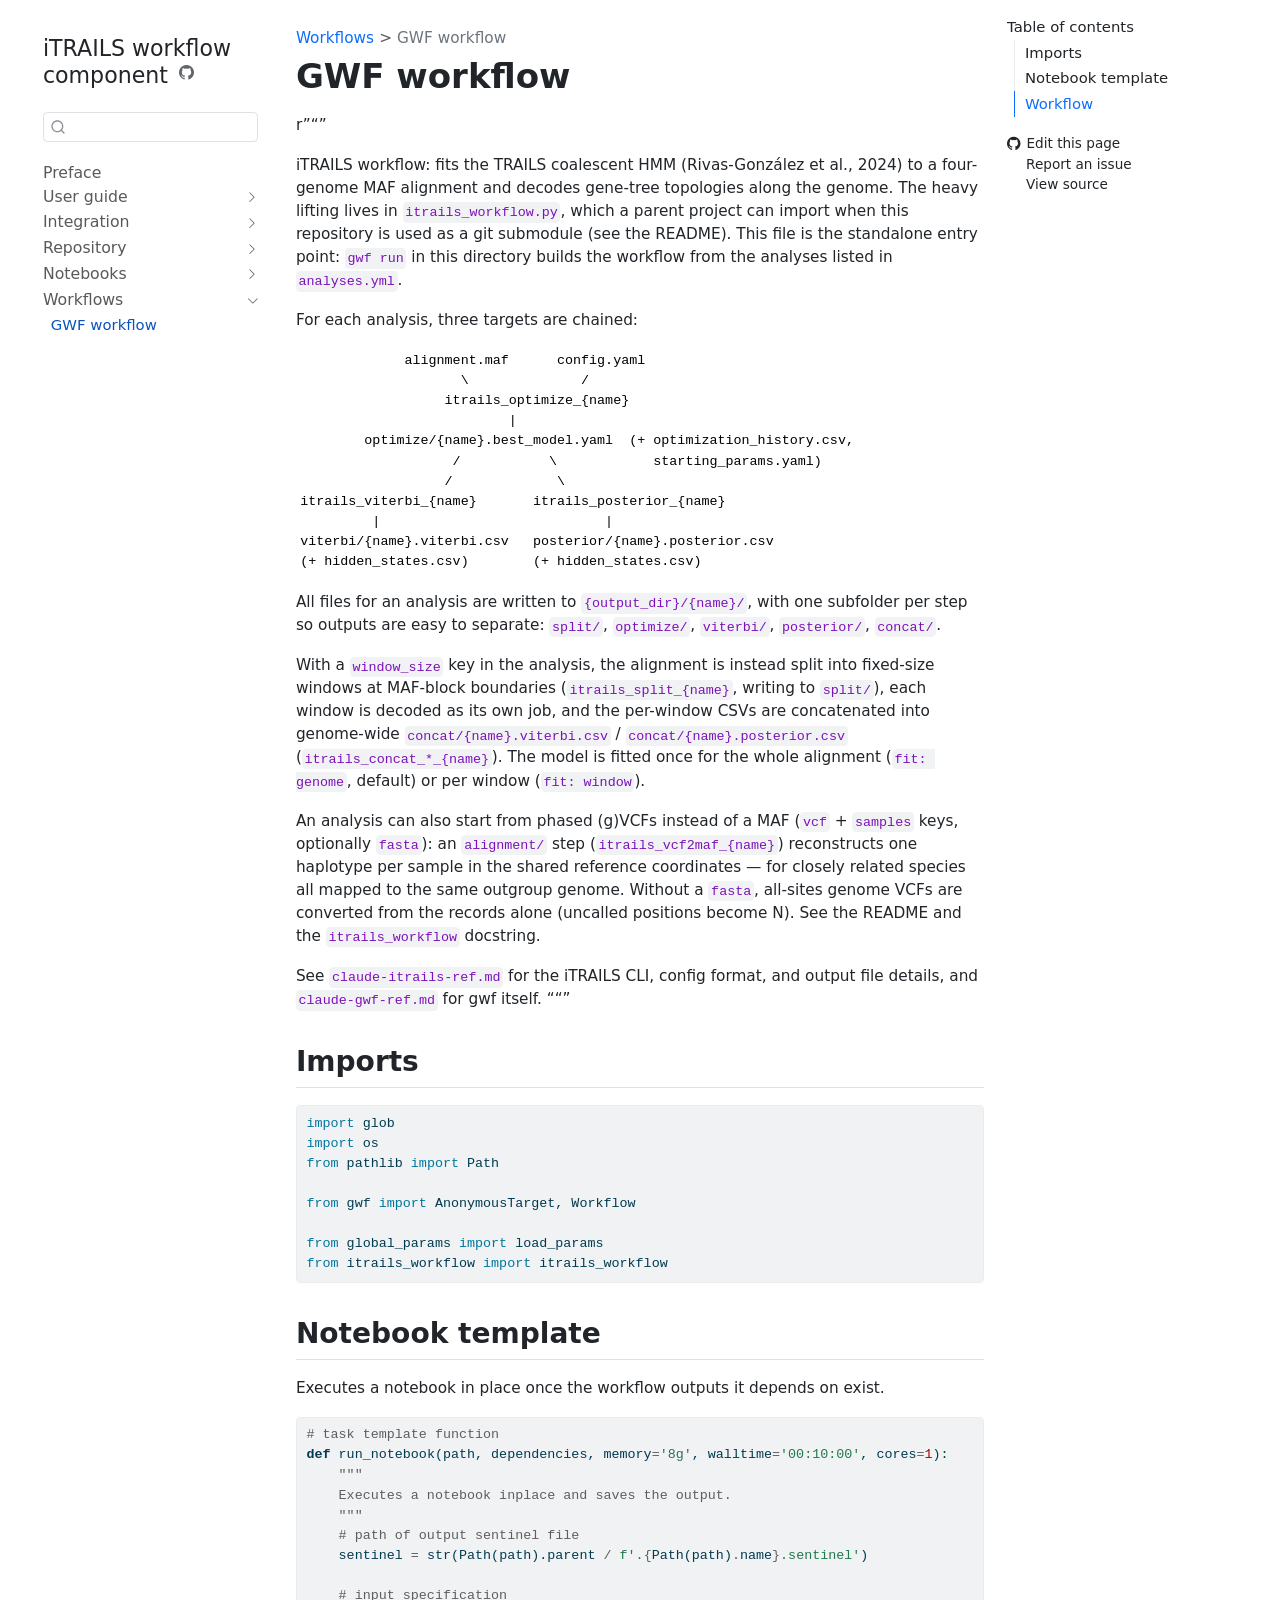
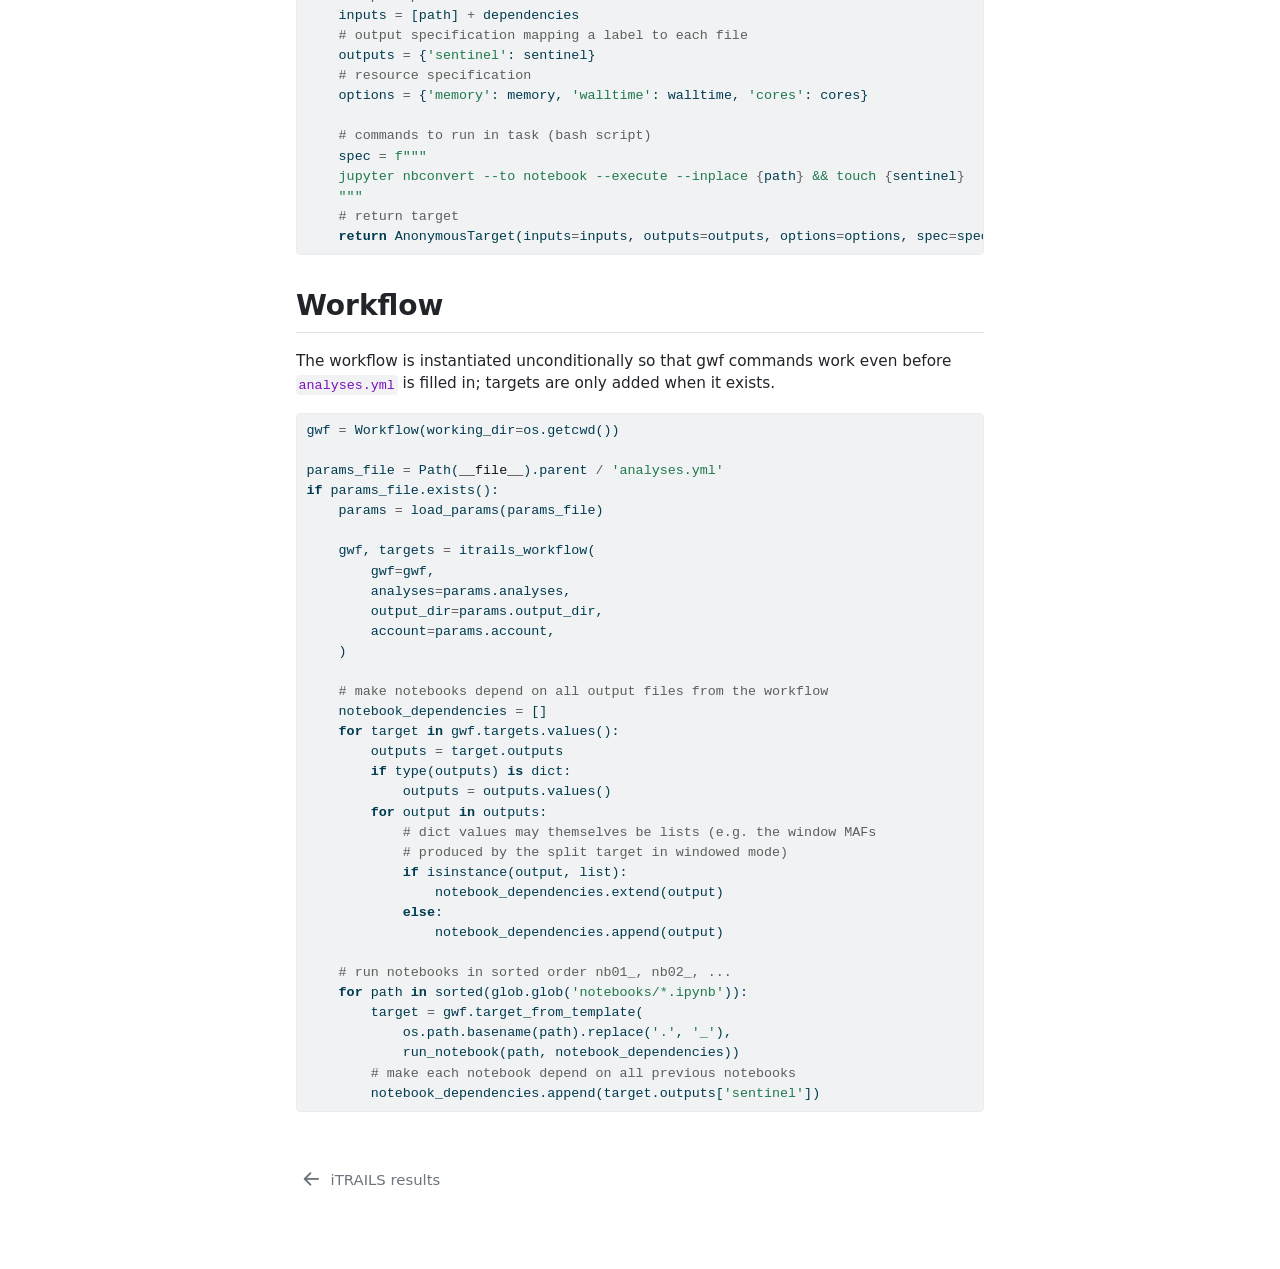
==== workflow.html @ 92071371 "Built site for gh-pages" ====
<!DOCTYPE html>
<html xmlns="http://www.w3.org/1999/xhtml" lang="en" xml:lang="en"><head>

<meta charset="utf-8">
<meta name="generator" content="quarto-1.9.38">

<meta name="viewport" content="width=device-width, initial-scale=1.0, user-scalable=yes">


<title>GWF workflow – iTRAILS workflow component</title>
<style>
/* Default styles provided by pandoc.
** See https://pandoc.org/MANUAL.html#variables-for-html for config info.
*/
code{white-space: pre-wrap;}
span.smallcaps{font-variant: small-caps;}
div.columns{display: flex; gap: min(4vw, 1.5em);}
div.column{flex: auto; overflow-x: auto;}
div.hanging-indent{margin-left: 1.5em; text-indent: -1.5em;}
ul.task-list{list-style: none;}
ul.task-list li input[type="checkbox"] {
  width: 0.8em;
  margin: 0 0.8em 0.2em -1em; /* quarto-specific, see https://github.com/quarto-dev/quarto-cli/issues/4556 */ 
  vertical-align: middle;
}
/* CSS for syntax highlighting */
html { -webkit-text-size-adjust: 100%; }
pre > code.sourceCode { white-space: pre; position: relative; }
pre > code.sourceCode > span { display: inline-block; line-height: 1.25; }
pre > code.sourceCode > span:empty { height: 1.2em; }
.sourceCode { overflow: visible; }
code.sourceCode > span { color: inherit; text-decoration: inherit; }
div.sourceCode { margin: 1em 0; }
pre.sourceCode { margin: 0; }
@media screen {
div.sourceCode { overflow: auto; }
}
@media print {
pre > code.sourceCode { white-space: pre-wrap; }
pre > code.sourceCode > span { text-indent: -5em; padding-left: 5em; }
}
pre.numberSource code
  { counter-reset: source-line 0; }
pre.numberSource code > span
  { position: relative; left: -4em; counter-increment: source-line; }
pre.numberSource code > span > a:first-child::before
  { content: counter(source-line);
    position: relative; left: -1em; text-align: right; vertical-align: baseline;
    border: none; display: inline-block;
    -webkit-touch-callout: none; -webkit-user-select: none;
    -khtml-user-select: none; -moz-user-select: none;
    -ms-user-select: none; user-select: none;
    padding: 0 4px; width: 4em;
  }
pre.numberSource { margin-left: 3em;  padding-left: 4px; }
div.sourceCode
  {   }
@media screen {
pre > code.sourceCode > span > a:first-child::before { text-decoration: underline; }
}
</style>


<script src="site_libs/quarto-nav/quarto-nav.js"></script>
<script src="site_libs/quarto-nav/headroom.min.js"></script>
<script src="site_libs/clipboard/clipboard.min.js"></script>
<script src="site_libs/quarto-search/autocomplete.umd.js"></script>
<script src="site_libs/quarto-search/fuse.min.js"></script>
<script src="site_libs/quarto-search/quarto-search.js"></script>
<meta name="quarto:offset" content="./">
<link href="./notebooks/example.html" rel="prev">
<script src="site_libs/quarto-html/quarto.js" type="module"></script>
<script src="site_libs/quarto-html/tabsets/tabsets.js" type="module"></script>
<script src="site_libs/quarto-html/popper.min.js"></script>
<script src="site_libs/quarto-html/tippy.umd.min.js"></script>
<script src="site_libs/quarto-html/anchor.min.js"></script>
<link href="site_libs/quarto-html/tippy.css" rel="stylesheet">
<link href="site_libs/quarto-html/quarto-syntax-highlighting-15634bcf2e68342d4ad2dfa704d543f6.css" rel="stylesheet" id="quarto-text-highlighting-styles">
<script src="site_libs/bootstrap/bootstrap.min.js"></script>
<link href="site_libs/bootstrap/bootstrap-icons.css" rel="stylesheet">
<link href="site_libs/bootstrap/bootstrap-5c70efdc3aba61fcdf3e9b5a2958e336.min.css" rel="stylesheet" append-hash="true" id="quarto-bootstrap" data-mode="light">
<script id="quarto-search-options" type="application/json">{
  "location": "sidebar",
  "copy-button": false,
  "collapse-after": 3,
  "panel-placement": "start",
  "type": "textbox",
  "limit": 50,
  "keyboard-shortcut": [
    "f",
    "/",
    "s"
  ],
  "show-item-context": false,
  "language": {
    "search-no-results-text": "No results",
    "search-matching-documents-text": "matching documents",
    "search-copy-link-title": "Copy link to search",
    "search-hide-matches-text": "Hide additional matches",
    "search-more-match-text": "more match in this document",
    "search-more-matches-text": "more matches in this document",
    "search-clear-button-title": "Clear",
    "search-text-placeholder": "",
    "search-detached-cancel-button-title": "Cancel",
    "search-submit-button-title": "Submit",
    "search-label": "Search"
  }
}</script>
<script async="" src="https://hypothes.is/embed.js"></script>
<script>
  window.document.addEventListener("DOMContentLoaded", function (_event) {
    document.body.classList.add('hypothesis-enabled');
  });
</script>


</head>

<body class="nav-sidebar floating quarto-light">

<div id="quarto-search-results"></div>
  <header id="quarto-header" class="headroom fixed-top">
  <nav class="quarto-secondary-nav">
    <div class="container-fluid d-flex">
      <button type="button" class="quarto-btn-toggle btn" data-bs-toggle="collapse" role="button" data-bs-target=".quarto-sidebar-collapse-item" aria-controls="quarto-sidebar" aria-expanded="false" aria-label="Toggle sidebar navigation" onclick="if (window.quartoToggleHeadroom) { window.quartoToggleHeadroom(); }">
        <i class="bi bi-layout-text-sidebar-reverse"></i>
      </button>
        <nav class="quarto-page-breadcrumbs" aria-label="breadcrumb"><ol class="breadcrumb"><li class="breadcrumb-item"><a href="./workflow.html">Workflows</a></li><li class="breadcrumb-item"><a href="./workflow.html"><span class="chapter-title">GWF workflow</span></a></li></ol></nav>
        <a class="flex-grow-1" role="navigation" data-bs-toggle="collapse" data-bs-target=".quarto-sidebar-collapse-item" aria-controls="quarto-sidebar" aria-expanded="false" aria-label="Toggle sidebar navigation" onclick="if (window.quartoToggleHeadroom) { window.quartoToggleHeadroom(); }">      
        </a>
      <button type="button" class="btn quarto-search-button" aria-label="Search" onclick="window.quartoOpenSearch();">
        <i class="bi bi-search"></i>
      </button>
    </div>
  </nav>
</header>
<!-- content -->
<div id="quarto-content" class="quarto-container page-columns page-rows-contents page-layout-article">
<!-- sidebar -->
  <nav id="quarto-sidebar" class="sidebar collapse collapse-horizontal quarto-sidebar-collapse-item sidebar-navigation floating overflow-auto">
    <div class="pt-lg-2 mt-2 text-left sidebar-header">
    <div class="sidebar-title mb-0 py-0">
      <a href="./">iTRAILS workflow component</a> 
        <div class="sidebar-tools-main">
    <a href="https://github.com/munch-group/itrails" title="Source Code" class="quarto-navigation-tool px-1" aria-label="Source Code"><i class="bi bi-github"></i></a>
</div>
    </div>
      </div>
        <div class="mt-2 flex-shrink-0 align-items-center">
        <div class="sidebar-search">
        <div id="quarto-search" class="" title="Search"></div>
        </div>
        </div>
    <div class="sidebar-menu-container"> 
    <ul class="list-unstyled mt-1">
        <li class="sidebar-item">
  <div class="sidebar-item-container"> 
  <a href="./index.html" class="sidebar-item-text sidebar-link">
 <span class="menu-text">Preface</span></a>
  </div>
</li>
        <li class="sidebar-item sidebar-item-section">
      <div class="sidebar-item-container"> 
            <a class="sidebar-item-text sidebar-link text-start collapsed" data-bs-toggle="collapse" data-bs-target="#quarto-sidebar-section-1" role="navigation" aria-expanded="false">
 <span class="menu-text">User guide</span></a>
          <a class="sidebar-item-toggle text-start collapsed" data-bs-toggle="collapse" data-bs-target="#quarto-sidebar-section-1" role="navigation" aria-expanded="false" aria-label="Toggle section">
            <i class="bi bi-chevron-right ms-2"></i>
          </a> 
      </div>
      <ul id="quarto-sidebar-section-1" class="collapse list-unstyled sidebar-section depth1 ">  
          <li class="sidebar-item">
  <div class="sidebar-item-container"> 
  <a href="./docs/getting-started.html" class="sidebar-item-text sidebar-link"><span class="chapter-title">Getting started</span></a>
  </div>
</li>
          <li class="sidebar-item">
  <div class="sidebar-item-container"> 
  <a href="./docs/input.html" class="sidebar-item-text sidebar-link"><span class="chapter-title">Input data</span></a>
  </div>
</li>
          <li class="sidebar-item">
  <div class="sidebar-item-container"> 
  <a href="./docs/configuration.html" class="sidebar-item-text sidebar-link"><span class="chapter-title">Configuration</span></a>
  </div>
</li>
          <li class="sidebar-item">
  <div class="sidebar-item-container"> 
  <a href="./docs/windowing.html" class="sidebar-item-text sidebar-link"><span class="chapter-title">Windowed analyses</span></a>
  </div>
</li>
          <li class="sidebar-item">
  <div class="sidebar-item-container"> 
  <a href="./docs/outputs.html" class="sidebar-item-text sidebar-link"><span class="chapter-title">Output files</span></a>
  </div>
</li>
      </ul>
  </li>
        <li class="sidebar-item sidebar-item-section">
      <div class="sidebar-item-container"> 
            <a class="sidebar-item-text sidebar-link text-start collapsed" data-bs-toggle="collapse" data-bs-target="#quarto-sidebar-section-2" role="navigation" aria-expanded="false">
 <span class="menu-text">Integration</span></a>
          <a class="sidebar-item-toggle text-start collapsed" data-bs-toggle="collapse" data-bs-target="#quarto-sidebar-section-2" role="navigation" aria-expanded="false" aria-label="Toggle section">
            <i class="bi bi-chevron-right ms-2"></i>
          </a> 
      </div>
      <ul id="quarto-sidebar-section-2" class="collapse list-unstyled sidebar-section depth1 ">  
          <li class="sidebar-item">
  <div class="sidebar-item-container"> 
  <a href="./docs/submodule.html" class="sidebar-item-text sidebar-link"><span class="chapter-title">Use as a submodule</span></a>
  </div>
</li>
      </ul>
  </li>
        <li class="sidebar-item sidebar-item-section">
      <div class="sidebar-item-container"> 
            <a class="sidebar-item-text sidebar-link text-start collapsed" data-bs-toggle="collapse" data-bs-target="#quarto-sidebar-section-3" role="navigation" aria-expanded="false">
 <span class="menu-text">Repository</span></a>
          <a class="sidebar-item-toggle text-start collapsed" data-bs-toggle="collapse" data-bs-target="#quarto-sidebar-section-3" role="navigation" aria-expanded="false" aria-label="Toggle section">
            <i class="bi bi-chevron-right ms-2"></i>
          </a> 
      </div>
      <ul id="quarto-sidebar-section-3" class="collapse list-unstyled sidebar-section depth1 ">  
          <li class="sidebar-item">
  <div class="sidebar-item-container"> 
  <a href="./docs/website.html" class="sidebar-item-text sidebar-link"><span class="chapter-title">The documentation website</span></a>
  </div>
</li>
      </ul>
  </li>
        <li class="sidebar-item sidebar-item-section">
      <div class="sidebar-item-container"> 
            <a class="sidebar-item-text sidebar-link text-start collapsed" data-bs-toggle="collapse" data-bs-target="#quarto-sidebar-section-4" role="navigation" aria-expanded="false">
 <span class="menu-text">Notebooks</span></a>
          <a class="sidebar-item-toggle text-start collapsed" data-bs-toggle="collapse" data-bs-target="#quarto-sidebar-section-4" role="navigation" aria-expanded="false" aria-label="Toggle section">
            <i class="bi bi-chevron-right ms-2"></i>
          </a> 
      </div>
      <ul id="quarto-sidebar-section-4" class="collapse list-unstyled sidebar-section depth1 ">  
          <li class="sidebar-item">
  <div class="sidebar-item-container"> 
  <a href="./notebooks/example.html" class="sidebar-item-text sidebar-link"><span class="chapter-title">iTRAILS results</span></a>
  </div>
</li>
      </ul>
  </li>
        <li class="sidebar-item sidebar-item-section">
      <div class="sidebar-item-container"> 
            <a class="sidebar-item-text sidebar-link text-start" data-bs-toggle="collapse" data-bs-target="#quarto-sidebar-section-5" role="navigation" aria-expanded="true">
 <span class="menu-text">Workflows</span></a>
          <a class="sidebar-item-toggle text-start" data-bs-toggle="collapse" data-bs-target="#quarto-sidebar-section-5" role="navigation" aria-expanded="true" aria-label="Toggle section">
            <i class="bi bi-chevron-right ms-2"></i>
          </a> 
      </div>
      <ul id="quarto-sidebar-section-5" class="collapse list-unstyled sidebar-section depth1 show">  
          <li class="sidebar-item">
  <div class="sidebar-item-container"> 
  <a href="./workflow.html" class="sidebar-item-text sidebar-link active"><span class="chapter-title">GWF workflow</span></a>
  </div>
</li>
      </ul>
  </li>
    </ul>
    </div>
</nav>
<div id="quarto-sidebar-glass" class="quarto-sidebar-collapse-item" data-bs-toggle="collapse" data-bs-target=".quarto-sidebar-collapse-item"></div>
<!-- margin-sidebar -->
    <div id="quarto-margin-sidebar" class="sidebar margin-sidebar">
        <nav id="TOC" role="doc-toc" class="toc-active">
    <h2 id="toc-title">Table of contents</h2>
   
  <ul class="collapse">
  <li><a href="#imports" id="toc-imports" class="nav-link active" data-scroll-target="#imports">Imports</a></li>
  <li><a href="#notebook-template" id="toc-notebook-template" class="nav-link" data-scroll-target="#notebook-template">Notebook template</a></li>
  <li><a href="#workflow" id="toc-workflow" class="nav-link" data-scroll-target="#workflow">Workflow</a></li>
  </ul>
<div class="toc-actions"><ul class="collapse"><li><a href="https://github.com/munch-group/itrails/edit/main/workflow.py" class="toc-action"><i class="bi bi-github"></i>Edit this page</a></li><li><a href="https://github.com/munch-group/itrails/issues/new" class="toc-action"><i class="bi empty"></i>Report an issue</a></li><li><a href="https://github.com/munch-group/itrails/blob/main/workflow.py" class="toc-action"><i class="bi empty"></i>View source</a></li></ul></div></nav>
    </div>
<!-- main -->
<main class="content" id="quarto-document-content">

<header id="title-block-header" class="quarto-title-block default"><nav class="quarto-page-breadcrumbs quarto-title-breadcrumbs d-none d-lg-block" aria-label="breadcrumb"><ol class="breadcrumb"><li class="breadcrumb-item"><a href="./workflow.html">Workflows</a></li><li class="breadcrumb-item"><a href="./workflow.html"><span class="chapter-title">GWF workflow</span></a></li></ol></nav>
<div class="quarto-title">
<h1 class="title"><span class="chapter-title">GWF workflow</span></h1>
</div>



<div class="quarto-title-meta">

    
  
    
  </div>
  


</header>


<p>r”“”</p>
<p>iTRAILS workflow: fits the TRAILS coalescent HMM (Rivas-González et al., 2024) to a four-genome MAF alignment and decodes gene-tree topologies along the genome. The heavy lifting lives in <code>itrails_workflow.py</code>, which a parent project can import when this repository is used as a git submodule (see the README). This file is the standalone entry point: <code>gwf run</code> in this directory builds the workflow from the analyses listed in <code>analyses.yml</code>.</p>
<p>For each analysis, three targets are chained:</p>
<pre class="plaintext"><code>             alignment.maf      config.yaml
                    \              /
                  itrails_optimize_{name}
                          |
        optimize/{name}.best_model.yaml  (+ optimization_history.csv,
                   /           \            starting_params.yaml)
                  /             \
itrails_viterbi_{name}       itrails_posterior_{name}
         |                            |
viterbi/{name}.viterbi.csv   posterior/{name}.posterior.csv
(+ hidden_states.csv)        (+ hidden_states.csv)</code></pre>
<p>All files for an analysis are written to <code>{output_dir}/{name}/</code>, with one subfolder per step so outputs are easy to separate: <code>split/</code>, <code>optimize/</code>, <code>viterbi/</code>, <code>posterior/</code>, <code>concat/</code>.</p>
<p>With a <code>window_size</code> key in the analysis, the alignment is instead split into fixed-size windows at MAF-block boundaries (<code>itrails_split_{name}</code>, writing to <code>split/</code>), each window is decoded as its own job, and the per-window CSVs are concatenated into genome-wide <code>concat/{name}.viterbi.csv</code> / <code>concat/{name}.posterior.csv</code> (<code>itrails_concat_*_{name}</code>). The model is fitted once for the whole alignment (<code>fit: genome</code>, default) or per window (<code>fit: window</code>).</p>
<p>An analysis can also start from phased (g)VCFs instead of a MAF (<code>vcf</code> + <code>samples</code> keys, optionally <code>fasta</code>): an <code>alignment/</code> step (<code>itrails_vcf2maf_{name}</code>) reconstructs one haplotype per sample in the shared reference coordinates — for closely related species all mapped to the same outgroup genome. Without a <code>fasta</code>, all-sites genome VCFs are converted from the records alone (uncalled positions become N). See the README and the <code>itrails_workflow</code> docstring.</p>
<p>See <code>claude-itrails-ref.md</code> for the iTRAILS CLI, config format, and output file details, and <code>claude-gwf-ref.md</code> for gwf itself. ““”</p>
<section id="imports" class="level2">
<h2 class="anchored" data-anchor-id="imports">Imports</h2>
<div id="a0899c75" class="cell" data-execution_count="1">
<div class="code-copy-outer-scaffold"><div class="sourceCode cell-code" id="cb2"><pre class="sourceCode python code-with-copy"><code class="sourceCode python"><span id="cb2-1"><a href="#cb2-1" aria-hidden="true" tabindex="-1"></a><span class="im">import</span> glob</span>
<span id="cb2-2"><a href="#cb2-2" aria-hidden="true" tabindex="-1"></a><span class="im">import</span> os</span>
<span id="cb2-3"><a href="#cb2-3" aria-hidden="true" tabindex="-1"></a><span class="im">from</span> pathlib <span class="im">import</span> Path</span>
<span id="cb2-4"><a href="#cb2-4" aria-hidden="true" tabindex="-1"></a></span>
<span id="cb2-5"><a href="#cb2-5" aria-hidden="true" tabindex="-1"></a><span class="im">from</span> gwf <span class="im">import</span> AnonymousTarget, Workflow</span>
<span id="cb2-6"><a href="#cb2-6" aria-hidden="true" tabindex="-1"></a></span>
<span id="cb2-7"><a href="#cb2-7" aria-hidden="true" tabindex="-1"></a><span class="im">from</span> global_params <span class="im">import</span> load_params</span>
<span id="cb2-8"><a href="#cb2-8" aria-hidden="true" tabindex="-1"></a><span class="im">from</span> itrails_workflow <span class="im">import</span> itrails_workflow</span></code></pre></div><button title="Copy to Clipboard" class="code-copy-button"><i class="bi"></i></button></div>
</div>
</section>
<section id="notebook-template" class="level2">
<h2 class="anchored" data-anchor-id="notebook-template">Notebook template</h2>
<p>Executes a notebook in place once the workflow outputs it depends on exist.</p>
<div id="ccd6ee88" class="cell" data-execution_count="2">
<div class="code-copy-outer-scaffold"><div class="sourceCode cell-code" id="cb3"><pre class="sourceCode python code-with-copy"><code class="sourceCode python"><span id="cb3-1"><a href="#cb3-1" aria-hidden="true" tabindex="-1"></a><span class="co"># task template function</span></span>
<span id="cb3-2"><a href="#cb3-2" aria-hidden="true" tabindex="-1"></a><span class="kw">def</span> run_notebook(path, dependencies, memory<span class="op">=</span><span class="st">'8g'</span>, walltime<span class="op">=</span><span class="st">'00:10:00'</span>, cores<span class="op">=</span><span class="dv">1</span>):</span>
<span id="cb3-3"><a href="#cb3-3" aria-hidden="true" tabindex="-1"></a>    <span class="co">"""</span></span>
<span id="cb3-4"><a href="#cb3-4" aria-hidden="true" tabindex="-1"></a><span class="co">    Executes a notebook inplace and saves the output.</span></span>
<span id="cb3-5"><a href="#cb3-5" aria-hidden="true" tabindex="-1"></a><span class="co">    """</span></span>
<span id="cb3-6"><a href="#cb3-6" aria-hidden="true" tabindex="-1"></a>    <span class="co"># path of output sentinel file</span></span>
<span id="cb3-7"><a href="#cb3-7" aria-hidden="true" tabindex="-1"></a>    sentinel <span class="op">=</span> <span class="bu">str</span>(Path(path).parent <span class="op">/</span> <span class="ss">f'.</span><span class="sc">{</span>Path(path)<span class="sc">.</span>name<span class="sc">}</span><span class="ss">.sentinel'</span>)</span>
<span id="cb3-8"><a href="#cb3-8" aria-hidden="true" tabindex="-1"></a></span>
<span id="cb3-9"><a href="#cb3-9" aria-hidden="true" tabindex="-1"></a>    <span class="co"># input specification</span></span>
<span id="cb3-10"><a href="#cb3-10" aria-hidden="true" tabindex="-1"></a>    inputs <span class="op">=</span> [path] <span class="op">+</span> dependencies</span>
<span id="cb3-11"><a href="#cb3-11" aria-hidden="true" tabindex="-1"></a>    <span class="co"># output specification mapping a label to each file</span></span>
<span id="cb3-12"><a href="#cb3-12" aria-hidden="true" tabindex="-1"></a>    outputs <span class="op">=</span> {<span class="st">'sentinel'</span>: sentinel}</span>
<span id="cb3-13"><a href="#cb3-13" aria-hidden="true" tabindex="-1"></a>    <span class="co"># resource specification</span></span>
<span id="cb3-14"><a href="#cb3-14" aria-hidden="true" tabindex="-1"></a>    options <span class="op">=</span> {<span class="st">'memory'</span>: memory, <span class="st">'walltime'</span>: walltime, <span class="st">'cores'</span>: cores}</span>
<span id="cb3-15"><a href="#cb3-15" aria-hidden="true" tabindex="-1"></a></span>
<span id="cb3-16"><a href="#cb3-16" aria-hidden="true" tabindex="-1"></a>    <span class="co"># commands to run in task (bash script)</span></span>
<span id="cb3-17"><a href="#cb3-17" aria-hidden="true" tabindex="-1"></a>    spec <span class="op">=</span> <span class="ss">f"""</span></span>
<span id="cb3-18"><a href="#cb3-18" aria-hidden="true" tabindex="-1"></a><span class="ss">    jupyter nbconvert --to notebook --execute --inplace </span><span class="sc">{</span>path<span class="sc">}</span><span class="ss"> &amp;&amp; touch </span><span class="sc">{</span>sentinel<span class="sc">}</span></span>
<span id="cb3-19"><a href="#cb3-19" aria-hidden="true" tabindex="-1"></a><span class="ss">    """</span></span>
<span id="cb3-20"><a href="#cb3-20" aria-hidden="true" tabindex="-1"></a>    <span class="co"># return target</span></span>
<span id="cb3-21"><a href="#cb3-21" aria-hidden="true" tabindex="-1"></a>    <span class="cf">return</span> AnonymousTarget(inputs<span class="op">=</span>inputs, outputs<span class="op">=</span>outputs, options<span class="op">=</span>options, spec<span class="op">=</span>spec)</span></code></pre></div><button title="Copy to Clipboard" class="code-copy-button"><i class="bi"></i></button></div>
</div>
</section>
<section id="workflow" class="level2">
<h2 class="anchored" data-anchor-id="workflow">Workflow</h2>
<p>The workflow is instantiated unconditionally so that gwf commands work even before <code>analyses.yml</code> is filled in; targets are only added when it exists.</p>
<div id="ea9f832f" class="cell" data-execution_count="3">
<div class="code-copy-outer-scaffold"><div class="sourceCode cell-code" id="cb4"><pre class="sourceCode python code-with-copy"><code class="sourceCode python"><span id="cb4-1"><a href="#cb4-1" aria-hidden="true" tabindex="-1"></a>gwf <span class="op">=</span> Workflow(working_dir<span class="op">=</span>os.getcwd())</span>
<span id="cb4-2"><a href="#cb4-2" aria-hidden="true" tabindex="-1"></a></span>
<span id="cb4-3"><a href="#cb4-3" aria-hidden="true" tabindex="-1"></a>params_file <span class="op">=</span> Path(<span class="va">__file__</span>).parent <span class="op">/</span> <span class="st">'analyses.yml'</span></span>
<span id="cb4-4"><a href="#cb4-4" aria-hidden="true" tabindex="-1"></a><span class="cf">if</span> params_file.exists():</span>
<span id="cb4-5"><a href="#cb4-5" aria-hidden="true" tabindex="-1"></a>    params <span class="op">=</span> load_params(params_file)</span>
<span id="cb4-6"><a href="#cb4-6" aria-hidden="true" tabindex="-1"></a></span>
<span id="cb4-7"><a href="#cb4-7" aria-hidden="true" tabindex="-1"></a>    gwf, targets <span class="op">=</span> itrails_workflow(</span>
<span id="cb4-8"><a href="#cb4-8" aria-hidden="true" tabindex="-1"></a>        gwf<span class="op">=</span>gwf,</span>
<span id="cb4-9"><a href="#cb4-9" aria-hidden="true" tabindex="-1"></a>        analyses<span class="op">=</span>params.analyses,</span>
<span id="cb4-10"><a href="#cb4-10" aria-hidden="true" tabindex="-1"></a>        output_dir<span class="op">=</span>params.output_dir,</span>
<span id="cb4-11"><a href="#cb4-11" aria-hidden="true" tabindex="-1"></a>        account<span class="op">=</span>params.account,</span>
<span id="cb4-12"><a href="#cb4-12" aria-hidden="true" tabindex="-1"></a>    )</span>
<span id="cb4-13"><a href="#cb4-13" aria-hidden="true" tabindex="-1"></a></span>
<span id="cb4-14"><a href="#cb4-14" aria-hidden="true" tabindex="-1"></a>    <span class="co"># make notebooks depend on all output files from the workflow</span></span>
<span id="cb4-15"><a href="#cb4-15" aria-hidden="true" tabindex="-1"></a>    notebook_dependencies <span class="op">=</span> []</span>
<span id="cb4-16"><a href="#cb4-16" aria-hidden="true" tabindex="-1"></a>    <span class="cf">for</span> target <span class="kw">in</span> gwf.targets.values():</span>
<span id="cb4-17"><a href="#cb4-17" aria-hidden="true" tabindex="-1"></a>        outputs <span class="op">=</span> target.outputs</span>
<span id="cb4-18"><a href="#cb4-18" aria-hidden="true" tabindex="-1"></a>        <span class="cf">if</span> <span class="bu">type</span>(outputs) <span class="kw">is</span> <span class="bu">dict</span>:</span>
<span id="cb4-19"><a href="#cb4-19" aria-hidden="true" tabindex="-1"></a>            outputs <span class="op">=</span> outputs.values()</span>
<span id="cb4-20"><a href="#cb4-20" aria-hidden="true" tabindex="-1"></a>        <span class="cf">for</span> output <span class="kw">in</span> outputs:</span>
<span id="cb4-21"><a href="#cb4-21" aria-hidden="true" tabindex="-1"></a>            <span class="co"># dict values may themselves be lists (e.g. the window MAFs</span></span>
<span id="cb4-22"><a href="#cb4-22" aria-hidden="true" tabindex="-1"></a>            <span class="co"># produced by the split target in windowed mode)</span></span>
<span id="cb4-23"><a href="#cb4-23" aria-hidden="true" tabindex="-1"></a>            <span class="cf">if</span> <span class="bu">isinstance</span>(output, <span class="bu">list</span>):</span>
<span id="cb4-24"><a href="#cb4-24" aria-hidden="true" tabindex="-1"></a>                notebook_dependencies.extend(output)</span>
<span id="cb4-25"><a href="#cb4-25" aria-hidden="true" tabindex="-1"></a>            <span class="cf">else</span>:</span>
<span id="cb4-26"><a href="#cb4-26" aria-hidden="true" tabindex="-1"></a>                notebook_dependencies.append(output)</span>
<span id="cb4-27"><a href="#cb4-27" aria-hidden="true" tabindex="-1"></a></span>
<span id="cb4-28"><a href="#cb4-28" aria-hidden="true" tabindex="-1"></a>    <span class="co"># run notebooks in sorted order nb01_, nb02_, ...</span></span>
<span id="cb4-29"><a href="#cb4-29" aria-hidden="true" tabindex="-1"></a>    <span class="cf">for</span> path <span class="kw">in</span> <span class="bu">sorted</span>(glob.glob(<span class="st">'notebooks/*.ipynb'</span>)):</span>
<span id="cb4-30"><a href="#cb4-30" aria-hidden="true" tabindex="-1"></a>        target <span class="op">=</span> gwf.target_from_template(</span>
<span id="cb4-31"><a href="#cb4-31" aria-hidden="true" tabindex="-1"></a>            os.path.basename(path).replace(<span class="st">'.'</span>, <span class="st">'_'</span>),</span>
<span id="cb4-32"><a href="#cb4-32" aria-hidden="true" tabindex="-1"></a>            run_notebook(path, notebook_dependencies))</span>
<span id="cb4-33"><a href="#cb4-33" aria-hidden="true" tabindex="-1"></a>        <span class="co"># make each notebook depend on all previous notebooks</span></span>
<span id="cb4-34"><a href="#cb4-34" aria-hidden="true" tabindex="-1"></a>        notebook_dependencies.append(target.outputs[<span class="st">'sentinel'</span>])</span></code></pre></div><button title="Copy to Clipboard" class="code-copy-button"><i class="bi"></i></button></div>
</div>


</section>

</main> <!-- /main -->
<script id="quarto-html-after-body" type="application/javascript">
  window.document.addEventListener("DOMContentLoaded", function (event) {
    const icon = "";
    const anchorJS = new window.AnchorJS();
    anchorJS.options = {
      placement: 'right',
      icon: icon
    };
    anchorJS.add('.anchored');
    const isCodeAnnotation = (el) => {
      for (const clz of el.classList) {
        if (clz.startsWith('code-annotation-')) {                     
          return true;
        }
      }
      return false;
    }
    const onCopySuccess = function(e) {
      // button target
      const button = e.trigger;
      // don't keep focus
      button.blur();
      // flash "checked"
      button.classList.add('code-copy-button-checked');
      var currentTitle = button.getAttribute("title");
      button.setAttribute("title", "Copied!");
      let tooltip;
      if (window.bootstrap) {
        button.setAttribute("data-bs-toggle", "tooltip");
        button.setAttribute("data-bs-placement", "left");
        button.setAttribute("data-bs-title", "Copied!");
        tooltip = new bootstrap.Tooltip(button, 
          { trigger: "manual", 
            customClass: "code-copy-button-tooltip",
            offset: [0, -8]});
        tooltip.show();    
      }
      setTimeout(function() {
        if (tooltip) {
          tooltip.hide();
          button.removeAttribute("data-bs-title");
          button.removeAttribute("data-bs-toggle");
          button.removeAttribute("data-bs-placement");
        }
        button.setAttribute("title", currentTitle);
        button.classList.remove('code-copy-button-checked');
      }, 1000);
      // clear code selection
      e.clearSelection();
    }
    const getTextToCopy = function(trigger) {
      const outerScaffold = trigger.parentElement.cloneNode(true);
      const codeEl = outerScaffold.querySelector('code');
      for (const childEl of codeEl.children) {
        if (isCodeAnnotation(childEl)) {
          childEl.remove();
        }
      }
      return codeEl.innerText;
    }
    const clipboard = new window.ClipboardJS('.code-copy-button:not([data-in-quarto-modal])', {
      text: getTextToCopy
    });
    clipboard.on('success', onCopySuccess);
    if (window.document.getElementById('quarto-embedded-source-code-modal')) {
      const clipboardModal = new window.ClipboardJS('.code-copy-button[data-in-quarto-modal]', {
        text: getTextToCopy,
        container: window.document.getElementById('quarto-embedded-source-code-modal')
      });
      clipboardModal.on('success', onCopySuccess);
    }
      var localhostRegex = new RegExp(/^(?:http|https):\/\/localhost\:?[0-9]*\//);
      var mailtoRegex = new RegExp(/^mailto:/);
        var filterRegex = new RegExp('/' + window.location.host + '/');
      var isInternal = (href) => {
          return filterRegex.test(href) || localhostRegex.test(href) || mailtoRegex.test(href);
      }
      // Inspect non-navigation links and adorn them if external
     var links = window.document.querySelectorAll('a[href]:not(.nav-link):not(.navbar-brand):not(.toc-action):not(.sidebar-link):not(.sidebar-item-toggle):not(.pagination-link):not(.no-external):not([aria-hidden]):not(.dropdown-item):not(.quarto-navigation-tool):not(.about-link)');
      for (var i=0; i<links.length; i++) {
        const link = links[i];
        if (!isInternal(link.href)) {
          // undo the damage that might have been done by quarto-nav.js in the case of
          // links that we want to consider external
          if (link.dataset.originalHref !== undefined) {
            link.href = link.dataset.originalHref;
          }
        }
      }
    function tippyHover(el, contentFn, onTriggerFn, onUntriggerFn) {
      const config = {
        allowHTML: true,
        maxWidth: 500,
        delay: 100,
        arrow: false,
        appendTo: function(el) {
            return el.parentElement;
        },
        interactive: true,
        interactiveBorder: 10,
        theme: 'quarto',
        placement: 'bottom-start',
      };
      if (contentFn) {
        config.content = contentFn;
      }
      if (onTriggerFn) {
        config.onTrigger = onTriggerFn;
      }
      if (onUntriggerFn) {
        config.onUntrigger = onUntriggerFn;
      }
      window.tippy(el, config); 
    }
    const noterefs = window.document.querySelectorAll('a[role="doc-noteref"]');
    for (var i=0; i<noterefs.length; i++) {
      const ref = noterefs[i];
      tippyHover(ref, function() {
        // use id or data attribute instead here
        let href = ref.getAttribute('data-footnote-href') || ref.getAttribute('href');
        try { href = new URL(href).hash; } catch {}
        const id = href.replace(/^#\/?/, "");
        const note = window.document.getElementById(id);
        if (note) {
          return note.innerHTML;
        } else {
          return "";
        }
      });
    }
    const xrefs = window.document.querySelectorAll('a.quarto-xref');
    const processXRef = (id, note) => {
      // Strip column container classes
      const stripColumnClz = (el) => {
        el.classList.remove("page-full", "page-columns");
        if (el.children) {
          for (const child of el.children) {
            stripColumnClz(child);
          }
        }
      }
      stripColumnClz(note)
      if (id === null || id.startsWith('sec-')) {
        // Special case sections, only their first couple elements
        const container = document.createElement("div");
        if (note.children && note.children.length > 2) {
          container.appendChild(note.children[0].cloneNode(true));
          for (let i = 1; i < note.children.length; i++) {
            const child = note.children[i];
            if (child.tagName === "P" && child.innerText === "") {
              continue;
            } else {
              container.appendChild(child.cloneNode(true));
              break;
            }
          }
          if (window.Quarto?.typesetMath) {
            window.Quarto.typesetMath(container);
          }
          return container.innerHTML
        } else {
          if (window.Quarto?.typesetMath) {
            window.Quarto.typesetMath(note);
          }
          return note.innerHTML;
        }
      } else {
        // Remove any anchor links if they are present
        const anchorLink = note.querySelector('a.anchorjs-link');
        if (anchorLink) {
          anchorLink.remove();
        }
        if (window.Quarto?.typesetMath) {
          window.Quarto.typesetMath(note);
        }
        if (note.classList.contains("callout")) {
          return note.outerHTML;
        } else {
          return note.innerHTML;
        }
      }
    }
    for (var i=0; i<xrefs.length; i++) {
      const xref = xrefs[i];
      tippyHover(xref, undefined, function(instance) {
        instance.disable();
        let url = xref.getAttribute('href');
        let hash = undefined; 
        if (url.startsWith('#')) {
          hash = url;
        } else {
          try { hash = new URL(url).hash; } catch {}
        }
        if (hash) {
          const id = hash.replace(/^#\/?/, "");
          const note = window.document.getElementById(id);
          if (note !== null) {
            try {
              const html = processXRef(id, note.cloneNode(true));
              instance.setContent(html);
            } finally {
              instance.enable();
              instance.show();
            }
          } else {
            // See if we can fetch this
            fetch(url.split('#')[0])
            .then(res => res.text())
            .then(html => {
              const parser = new DOMParser();
              const htmlDoc = parser.parseFromString(html, "text/html");
              const note = htmlDoc.getElementById(id);
              if (note !== null) {
                const html = processXRef(id, note);
                instance.setContent(html);
              } 
            }).finally(() => {
              instance.enable();
              instance.show();
            });
          }
        } else {
          // See if we can fetch a full url (with no hash to target)
          // This is a special case and we should probably do some content thinning / targeting
          fetch(url)
          .then(res => res.text())
          .then(html => {
            const parser = new DOMParser();
            const htmlDoc = parser.parseFromString(html, "text/html");
            const note = htmlDoc.querySelector('main.content');
            if (note !== null) {
              // This should only happen for chapter cross references
              // (since there is no id in the URL)
              // remove the first header
              if (note.children.length > 0 && note.children[0].tagName === "HEADER") {
                note.children[0].remove();
              }
              const html = processXRef(null, note);
              instance.setContent(html);
            } 
          }).finally(() => {
            instance.enable();
            instance.show();
          });
        }
      }, function(instance) {
      });
    }
        let selectedAnnoteEl;
        const selectorForAnnotation = ( cell, annotation) => {
          let cellAttr = 'data-code-cell="' + cell + '"';
          let lineAttr = 'data-code-annotation="' +  annotation + '"';
          const selector = 'span[' + cellAttr + '][' + lineAttr + ']';
          return selector;
        }
        const selectCodeLines = (annoteEl) => {
          const doc = window.document;
          const targetCell = annoteEl.getAttribute("data-target-cell");
          const targetAnnotation = annoteEl.getAttribute("data-target-annotation");
          const annoteSpan = window.document.querySelector(selectorForAnnotation(targetCell, targetAnnotation));
          const lines = annoteSpan.getAttribute("data-code-lines").split(",");
          const lineIds = lines.map((line) => {
            return targetCell + "-" + line;
          })
          let top = null;
          let height = null;
          let parent = null;
          if (lineIds.length > 0) {
              //compute the position of the single el (top and bottom and make a div)
              const el = window.document.getElementById(lineIds[0]);
              top = el.offsetTop;
              height = el.offsetHeight;
              parent = el.parentElement.parentElement;
            if (lineIds.length > 1) {
              const lastEl = window.document.getElementById(lineIds[lineIds.length - 1]);
              const bottom = lastEl.offsetTop + lastEl.offsetHeight;
              height = bottom - top;
            }
            if (top !== null && height !== null && parent !== null) {
              // cook up a div (if necessary) and position it 
              let div = window.document.getElementById("code-annotation-line-highlight");
              if (div === null) {
                div = window.document.createElement("div");
                div.setAttribute("id", "code-annotation-line-highlight");
                div.style.position = 'absolute';
                parent.appendChild(div);
              }
              div.style.top = top - 2 + "px";
              div.style.height = height + 4 + "px";
              div.style.left = 0;
              let gutterDiv = window.document.getElementById("code-annotation-line-highlight-gutter");
              if (gutterDiv === null) {
                gutterDiv = window.document.createElement("div");
                gutterDiv.setAttribute("id", "code-annotation-line-highlight-gutter");
                gutterDiv.style.position = 'absolute';
                const codeCell = window.document.getElementById(targetCell);
                const gutter = codeCell.querySelector('.code-annotation-gutter');
                gutter.appendChild(gutterDiv);
              }
              gutterDiv.style.top = top - 2 + "px";
              gutterDiv.style.height = height + 4 + "px";
            }
            selectedAnnoteEl = annoteEl;
          }
        };
        const unselectCodeLines = () => {
          const elementsIds = ["code-annotation-line-highlight", "code-annotation-line-highlight-gutter"];
          elementsIds.forEach((elId) => {
            const div = window.document.getElementById(elId);
            if (div) {
              div.remove();
            }
          });
          selectedAnnoteEl = undefined;
        };
          // Handle positioning of the toggle
      window.addEventListener(
        "resize",
        throttle(() => {
          elRect = undefined;
          if (selectedAnnoteEl) {
            selectCodeLines(selectedAnnoteEl);
          }
        }, 10)
      );
      function throttle(fn, ms) {
      let throttle = false;
      let timer;
        return (...args) => {
          if(!throttle) { // first call gets through
              fn.apply(this, args);
              throttle = true;
          } else { // all the others get throttled
              if(timer) clearTimeout(timer); // cancel #2
              timer = setTimeout(() => {
                fn.apply(this, args);
                timer = throttle = false;
              }, ms);
          }
        };
      }
        // Attach click handler to the DT
        const annoteDls = window.document.querySelectorAll('dt[data-target-cell]');
        for (const annoteDlNode of annoteDls) {
          annoteDlNode.addEventListener('click', (event) => {
            const clickedEl = event.target;
            if (clickedEl !== selectedAnnoteEl) {
              unselectCodeLines();
              const activeEl = window.document.querySelector('dt[data-target-cell].code-annotation-active');
              if (activeEl) {
                activeEl.classList.remove('code-annotation-active');
              }
              selectCodeLines(clickedEl);
              clickedEl.classList.add('code-annotation-active');
            } else {
              // Unselect the line
              unselectCodeLines();
              clickedEl.classList.remove('code-annotation-active');
            }
          });
        }
    const findCites = (el) => {
      const parentEl = el.parentElement;
      if (parentEl) {
        const cites = parentEl.dataset.cites;
        if (cites) {
          return {
            el,
            cites: cites.split(' ')
          };
        } else {
          return findCites(el.parentElement)
        }
      } else {
        return undefined;
      }
    };
    var bibliorefs = window.document.querySelectorAll('a[role="doc-biblioref"]');
    for (var i=0; i<bibliorefs.length; i++) {
      const ref = bibliorefs[i];
      const citeInfo = findCites(ref);
      if (citeInfo) {
        tippyHover(citeInfo.el, function() {
          var popup = window.document.createElement('div');
          citeInfo.cites.forEach(function(cite) {
            var citeDiv = window.document.createElement('div');
            citeDiv.classList.add('hanging-indent');
            citeDiv.classList.add('csl-entry');
            var biblioDiv = window.document.getElementById('ref-' + cite);
            if (biblioDiv) {
              citeDiv.innerHTML = biblioDiv.innerHTML;
            }
            popup.appendChild(citeDiv);
          });
          return popup.innerHTML;
        });
      }
    }
  });
  </script>
<nav class="page-navigation">
  <div class="nav-page nav-page-previous">
      <a href="./notebooks/example.html" class="pagination-link" aria-label="iTRAILS results">
        <i class="bi bi-arrow-left-short"></i> <span class="nav-page-text"><span class="chapter-title">iTRAILS results</span></span>
      </a>          
  </div>
  <div class="nav-page nav-page-next">
  </div>
</nav>
</div> <!-- /content -->




<footer class="footer"><div class="nav-footer"><div class="nav-footer-center"><div class="toc-actions d-sm-block d-md-none"><ul><li><a href="https://github.com/munch-group/itrails/edit/main/workflow.py" class="toc-action"><i class="bi bi-github"></i>Edit this page</a></li><li><a href="https://github.com/munch-group/itrails/issues/new" class="toc-action"><i class="bi empty"></i>Report an issue</a></li><li><a href="https://github.com/munch-group/itrails/blob/main/workflow.py" class="toc-action"><i class="bi empty"></i>View source</a></li></ul></div></div></div></footer></body></html>
---- site_libs/quarto-html/tippy.css ----
.tippy-box[data-animation=fade][data-state=hidden]{opacity:0}[data-tippy-root]{max-width:calc(100vw - 10px)}.tippy-box{position:relative;background-color:#333;color:#fff;border-radius:4px;font-size:14px;line-height:1.4;white-space:normal;outline:0;transition-property:transform,visibility,opacity}.tippy-box[data-placement^=top]>.tippy-arrow{bottom:0}.tippy-box[data-placement^=top]>.tippy-arrow:before{bottom:-7px;left:0;border-width:8px 8px 0;border-top-color:initial;transform-origin:center top}.tippy-box[data-placement^=bottom]>.tippy-arrow{top:0}.tippy-box[data-placement^=bottom]>.tippy-arrow:before{top:-7px;left:0;border-width:0 8px 8px;border-bottom-color:initial;transform-origin:center bottom}.tippy-box[data-placement^=left]>.tippy-arrow{right:0}.tippy-box[data-placement^=left]>.tippy-arrow:before{border-width:8px 0 8px 8px;border-left-color:initial;right:-7px;transform-origin:center left}.tippy-box[data-placement^=right]>.tippy-arrow{left:0}.tippy-box[data-placement^=right]>.tippy-arrow:before{left:-7px;border-width:8px 8px 8px 0;border-right-color:initial;transform-origin:center right}.tippy-box[data-inertia][data-state=visible]{transition-timing-function:cubic-bezier(.54,1.5,.38,1.11)}.tippy-arrow{width:16px;height:16px;color:#333}.tippy-arrow:before{content:"";position:absolute;border-color:transparent;border-style:solid}.tippy-content{position:relative;padding:5px 9px;z-index:1}
---- site_libs/quarto-html/quarto-syntax-highlighting-15634bcf2e68342d4ad2dfa704d543f6.css ----
/* quarto syntax highlight colors */
:root {
  --quarto-hl-ot-color: #003B4F;
  --quarto-hl-at-color: #657422;
  --quarto-hl-ss-color: #20794D;
  --quarto-hl-an-color: #5E5E5E;
  --quarto-hl-fu-color: #4758AB;
  --quarto-hl-st-color: #20794D;
  --quarto-hl-cf-color: #003B4F;
  --quarto-hl-op-color: #5E5E5E;
  --quarto-hl-er-color: #AD0000;
  --quarto-hl-bn-color: #AD0000;
  --quarto-hl-al-color: #AD0000;
  --quarto-hl-va-color: #111111;
  --quarto-hl-bu-color: inherit;
  --quarto-hl-ex-color: inherit;
  --quarto-hl-pp-color: #AD0000;
  --quarto-hl-in-color: #5E5E5E;
  --quarto-hl-vs-color: #20794D;
  --quarto-hl-wa-color: #5E5E5E;
  --quarto-hl-do-color: #5E5E5E;
  --quarto-hl-im-color: #00769E;
  --quarto-hl-ch-color: #20794D;
  --quarto-hl-dt-color: #AD0000;
  --quarto-hl-fl-color: #AD0000;
  --quarto-hl-co-color: #5E5E5E;
  --quarto-hl-cv-color: #5E5E5E;
  --quarto-hl-cn-color: #8f5902;
  --quarto-hl-sc-color: #5E5E5E;
  --quarto-hl-dv-color: #AD0000;
  --quarto-hl-kw-color: #003B4F;
}

/* other quarto variables */
:root {
  --quarto-font-monospace: SFMono-Regular, Menlo, Monaco, Consolas, "Liberation Mono", "Courier New", monospace;
}

/* syntax highlight based on Pandoc's rules */
pre > code.sourceCode > span {
  color: #003B4F;
}

code.sourceCode > span {
  color: #003B4F;
}

div.sourceCode,
div.sourceCode pre.sourceCode {
  color: #003B4F;
}

/* Normal */
code span {
  color: #003B4F;
}

/* Alert */
code span.al {
  color: #AD0000;
  font-style: inherit;
}

/* Annotation */
code span.an {
  color: #5E5E5E;
  font-style: inherit;
}

/* Attribute */
code span.at {
  color: #657422;
  font-style: inherit;
}

/* BaseN */
code span.bn {
  color: #AD0000;
  font-style: inherit;
}

/* BuiltIn */
code span.bu {
  font-style: inherit;
}

/* ControlFlow */
code span.cf {
  color: #003B4F;
  font-weight: bold;
  font-style: inherit;
}

/* Char */
code span.ch {
  color: #20794D;
  font-style: inherit;
}

/* Constant */
code span.cn {
  color: #8f5902;
  font-style: inherit;
}

/* Comment */
code span.co {
  color: #5E5E5E;
  font-style: inherit;
}

/* CommentVar */
code span.cv {
  color: #5E5E5E;
  font-style: italic;
}

/* Documentation */
code span.do {
  color: #5E5E5E;
  font-style: italic;
}

/* DataType */
code span.dt {
  color: #AD0000;
  font-style: inherit;
}

/* DecVal */
code span.dv {
  color: #AD0000;
  font-style: inherit;
}

/* Error */
code span.er {
  color: #AD0000;
  font-style: inherit;
}

/* Extension */
code span.ex {
  font-style: inherit;
}

/* Float */
code span.fl {
  color: #AD0000;
  font-style: inherit;
}

/* Function */
code span.fu {
  color: #4758AB;
  font-style: inherit;
}

/* Import */
code span.im {
  color: #00769E;
  font-style: inherit;
}

/* Information */
code span.in {
  color: #5E5E5E;
  font-style: inherit;
}

/* Keyword */
code span.kw {
  color: #003B4F;
  font-weight: bold;
  font-style: inherit;
}

/* Operator */
code span.op {
  color: #5E5E5E;
  font-style: inherit;
}

/* Other */
code span.ot {
  color: #003B4F;
  font-style: inherit;
}

/* Preprocessor */
code span.pp {
  color: #AD0000;
  font-style: inherit;
}

/* SpecialChar */
code span.sc {
  color: #5E5E5E;
  font-style: inherit;
}

/* SpecialString */
code span.ss {
  color: #20794D;
  font-style: inherit;
}

/* String */
code span.st {
  color: #20794D;
  font-style: inherit;
}

/* Variable */
code span.va {
  color: #111111;
  font-style: inherit;
}

/* VerbatimString */
code span.vs {
  color: #20794D;
  font-style: inherit;
}

/* Warning */
code span.wa {
  color: #5E5E5E;
  font-style: italic;
}

.prevent-inlining {
  content: "</";
}

/*# sourceMappingURL=f23921c56f73e400b49028c9186a1aa0.css.map */
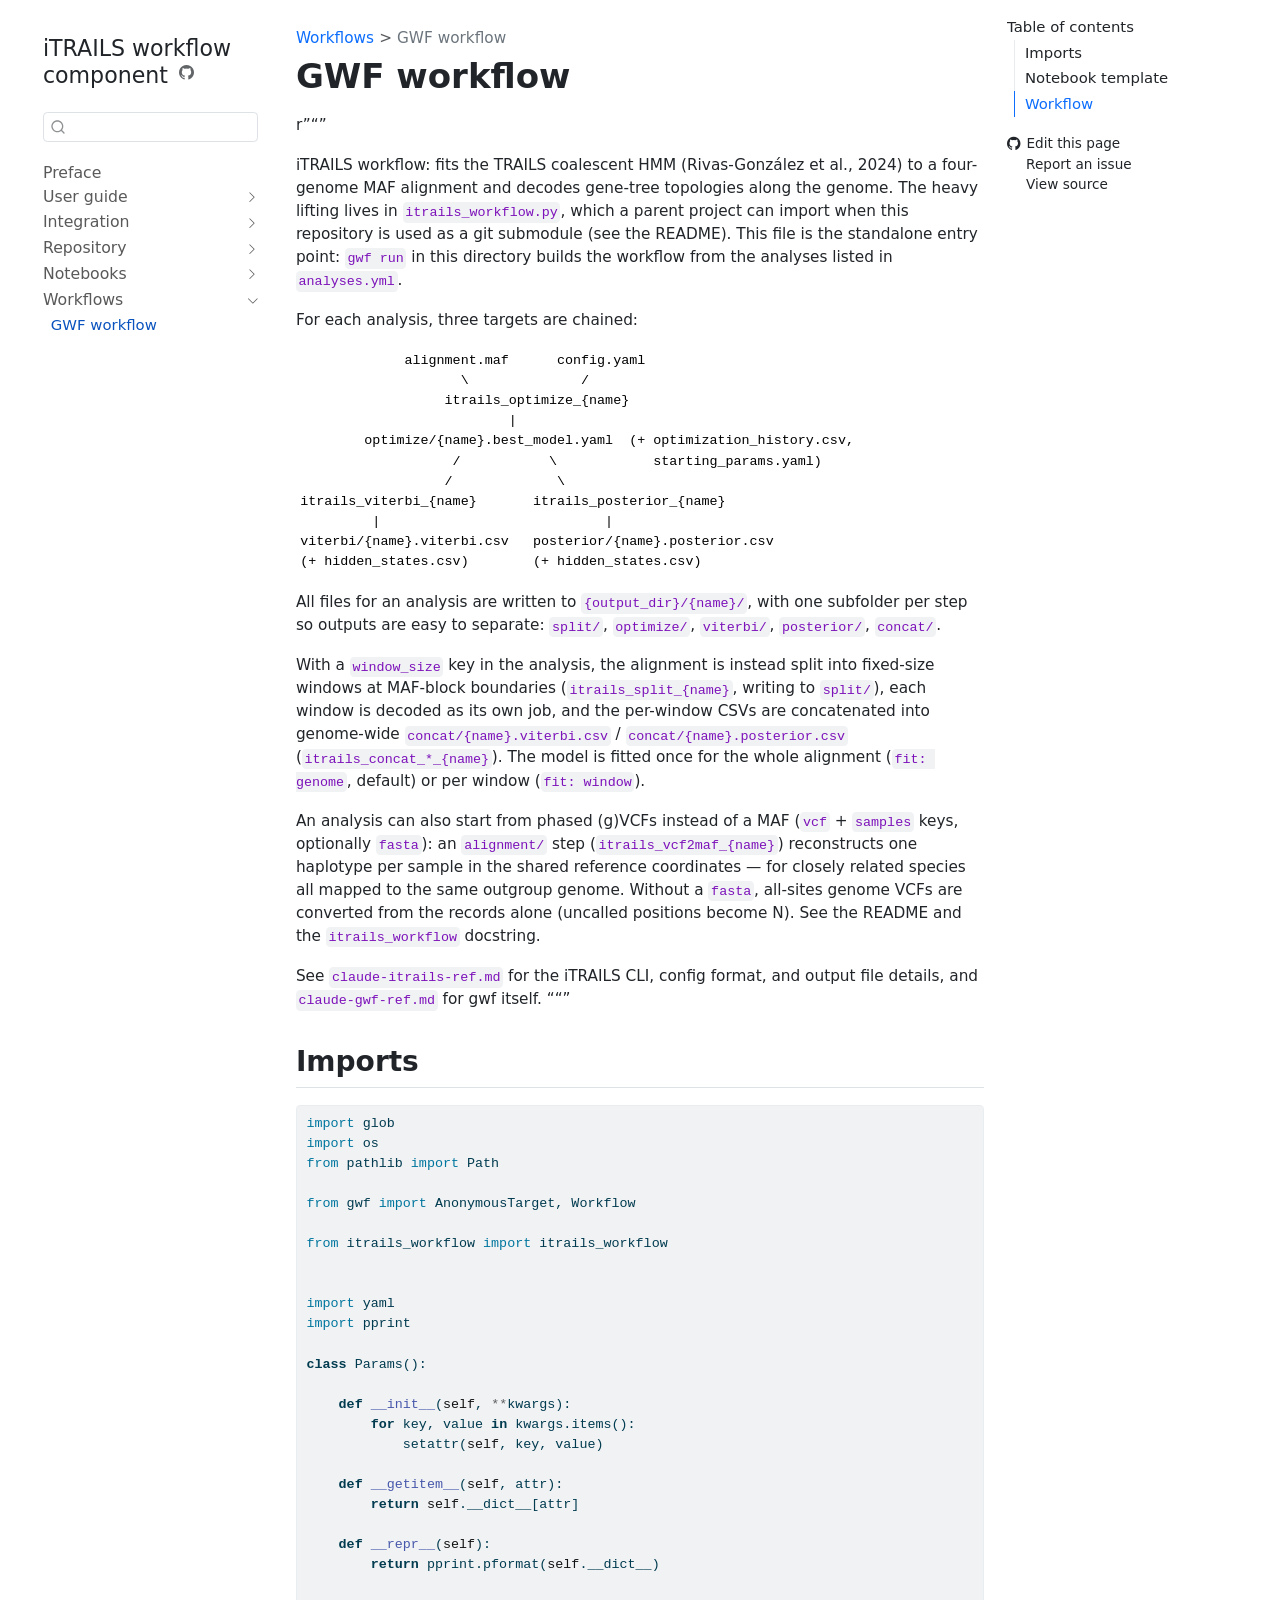
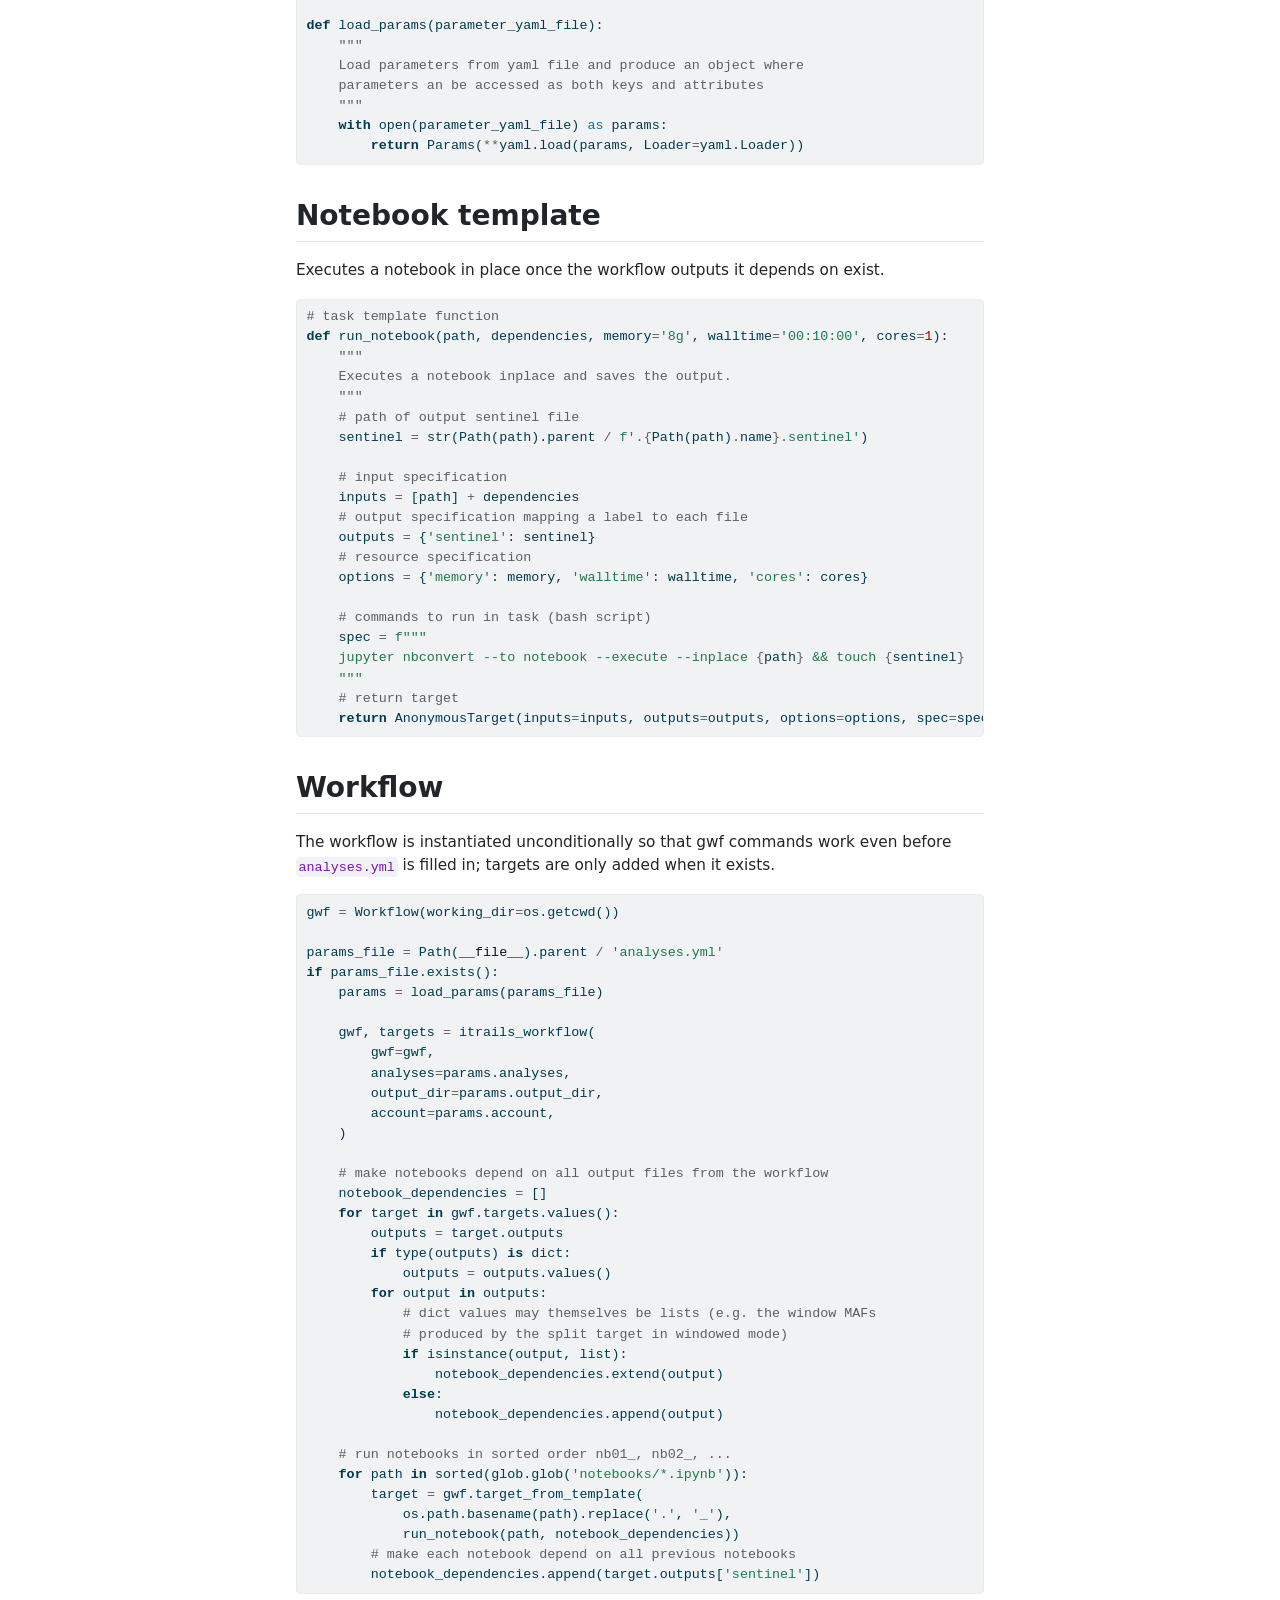
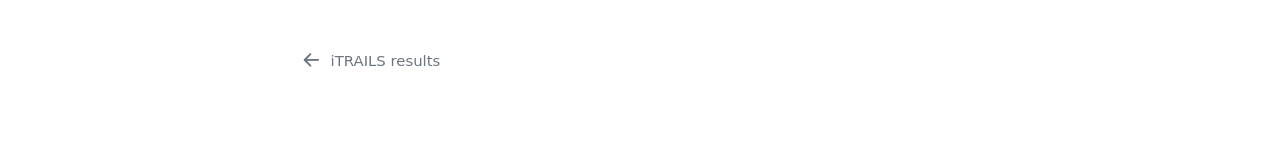
==== commit fddc7e40: "Built site for gh-pages" ====
--- a/workflow.html
+++ b/workflow.html
@@ -2,7 +2,7 @@
 <html xmlns="http://www.w3.org/1999/xhtml" lang="en" xml:lang="en"><head>
 
 <meta charset="utf-8">
-<meta name="generator" content="quarto-1.9.38">
+<meta name="generator" content="quarto-1.10.18">
 
 <meta name="viewport" content="width=device-width, initial-scale=1.0, user-scalable=yes">
 
@@ -12,10 +12,13 @@
 /* Default styles provided by pandoc.
 ** See https://pandoc.org/MANUAL.html#variables-for-html for config info.
 */
-code{white-space: pre-wrap;}
 span.smallcaps{font-variant: small-caps;}
-div.columns{display: flex; gap: min(4vw, 1.5em);}
-div.column{flex: auto; overflow-x: auto;}
+div.columns{display: flex; gap: 1.5em;}
+div.column{flex: auto;}
+@media screen {
+div.columns{gap: min(4vw, 1.5em);}
+div.column{overflow-x: auto;}
+}
 div.hanging-indent{margin-left: 1.5em; text-indent: -1.5em;}
 ul.task-list{list-style: none;}
 ul.task-list li input[type="checkbox"] {
@@ -75,10 +78,10 @@
 <script src="site_libs/quarto-html/tippy.umd.min.js"></script>
 <script src="site_libs/quarto-html/anchor.min.js"></script>
 <link href="site_libs/quarto-html/tippy.css" rel="stylesheet">
-<link href="site_libs/quarto-html/quarto-syntax-highlighting-15634bcf2e68342d4ad2dfa704d543f6.css" rel="stylesheet" id="quarto-text-highlighting-styles">
+<link href="site_libs/quarto-html/quarto-syntax-highlighting-64a204ab8560d761af7679ceaba22944.css" rel="stylesheet" id="quarto-text-highlighting-styles">
 <script src="site_libs/bootstrap/bootstrap.min.js"></script>
 <link href="site_libs/bootstrap/bootstrap-icons.css" rel="stylesheet">
-<link href="site_libs/bootstrap/bootstrap-5c70efdc3aba61fcdf3e9b5a2958e336.min.css" rel="stylesheet" append-hash="true" id="quarto-bootstrap" data-mode="light">
+<link href="site_libs/bootstrap/bootstrap-4becb4071c2cc0dd9f0b509d0fb2f5d6.min.css" rel="stylesheet" append-hash="true" id="quarto-bootstrap" data-mode="light">
 <script id="quarto-search-options" type="application/json">{
   "location": "sidebar",
   "copy-button": false,
@@ -317,21 +320,45 @@
 <p>See <code>claude-itrails-ref.md</code> for the iTRAILS CLI, config format, and output file details, and <code>claude-gwf-ref.md</code> for gwf itself. ““”</p>
 <section id="imports" class="level2">
 <h2 class="anchored" data-anchor-id="imports">Imports</h2>
-<div id="a0899c75" class="cell" data-execution_count="1">
+<div id="c9f5aa07" class="cell" data-execution_count="1">
 <div class="code-copy-outer-scaffold"><div class="sourceCode cell-code" id="cb2"><pre class="sourceCode python code-with-copy"><code class="sourceCode python"><span id="cb2-1"><a href="#cb2-1" aria-hidden="true" tabindex="-1"></a><span class="im">import</span> glob</span>
 <span id="cb2-2"><a href="#cb2-2" aria-hidden="true" tabindex="-1"></a><span class="im">import</span> os</span>
 <span id="cb2-3"><a href="#cb2-3" aria-hidden="true" tabindex="-1"></a><span class="im">from</span> pathlib <span class="im">import</span> Path</span>
 <span id="cb2-4"><a href="#cb2-4" aria-hidden="true" tabindex="-1"></a></span>
 <span id="cb2-5"><a href="#cb2-5" aria-hidden="true" tabindex="-1"></a><span class="im">from</span> gwf <span class="im">import</span> AnonymousTarget, Workflow</span>
 <span id="cb2-6"><a href="#cb2-6" aria-hidden="true" tabindex="-1"></a></span>
-<span id="cb2-7"><a href="#cb2-7" aria-hidden="true" tabindex="-1"></a><span class="im">from</span> global_params <span class="im">import</span> load_params</span>
-<span id="cb2-8"><a href="#cb2-8" aria-hidden="true" tabindex="-1"></a><span class="im">from</span> itrails_workflow <span class="im">import</span> itrails_workflow</span></code></pre></div><button title="Copy to Clipboard" class="code-copy-button"><i class="bi"></i></button></div>
+<span id="cb2-7"><a href="#cb2-7" aria-hidden="true" tabindex="-1"></a><span class="im">from</span> itrails_workflow <span class="im">import</span> itrails_workflow</span>
+<span id="cb2-8"><a href="#cb2-8" aria-hidden="true" tabindex="-1"></a></span>
+<span id="cb2-9"><a href="#cb2-9" aria-hidden="true" tabindex="-1"></a></span>
+<span id="cb2-10"><a href="#cb2-10" aria-hidden="true" tabindex="-1"></a><span class="im">import</span> yaml</span>
+<span id="cb2-11"><a href="#cb2-11" aria-hidden="true" tabindex="-1"></a><span class="im">import</span> pprint</span>
+<span id="cb2-12"><a href="#cb2-12" aria-hidden="true" tabindex="-1"></a></span>
+<span id="cb2-13"><a href="#cb2-13" aria-hidden="true" tabindex="-1"></a><span class="kw">class</span> Params():</span>
+<span id="cb2-14"><a href="#cb2-14" aria-hidden="true" tabindex="-1"></a>    </span>
+<span id="cb2-15"><a href="#cb2-15" aria-hidden="true" tabindex="-1"></a>    <span class="kw">def</span> <span class="fu">__init__</span>(<span class="va">self</span>, <span class="op">**</span>kwargs):</span>
+<span id="cb2-16"><a href="#cb2-16" aria-hidden="true" tabindex="-1"></a>        <span class="cf">for</span> key, value <span class="kw">in</span> kwargs.items():</span>
+<span id="cb2-17"><a href="#cb2-17" aria-hidden="true" tabindex="-1"></a>            <span class="bu">setattr</span>(<span class="va">self</span>, key, value) </span>
+<span id="cb2-18"><a href="#cb2-18" aria-hidden="true" tabindex="-1"></a>            </span>
+<span id="cb2-19"><a href="#cb2-19" aria-hidden="true" tabindex="-1"></a>    <span class="kw">def</span> <span class="fu">__getitem__</span>(<span class="va">self</span>, attr):</span>
+<span id="cb2-20"><a href="#cb2-20" aria-hidden="true" tabindex="-1"></a>        <span class="cf">return</span> <span class="va">self</span>.__dict__[attr]</span>
+<span id="cb2-21"><a href="#cb2-21" aria-hidden="true" tabindex="-1"></a>        </span>
+<span id="cb2-22"><a href="#cb2-22" aria-hidden="true" tabindex="-1"></a>    <span class="kw">def</span> <span class="fu">__repr__</span>(<span class="va">self</span>):</span>
+<span id="cb2-23"><a href="#cb2-23" aria-hidden="true" tabindex="-1"></a>        <span class="cf">return</span> pprint.pformat(<span class="va">self</span>.__dict__)</span>
+<span id="cb2-24"><a href="#cb2-24" aria-hidden="true" tabindex="-1"></a></span>
+<span id="cb2-25"><a href="#cb2-25" aria-hidden="true" tabindex="-1"></a>        </span>
+<span id="cb2-26"><a href="#cb2-26" aria-hidden="true" tabindex="-1"></a><span class="kw">def</span> load_params(parameter_yaml_file):</span>
+<span id="cb2-27"><a href="#cb2-27" aria-hidden="true" tabindex="-1"></a>    <span class="co">"""</span></span>
+<span id="cb2-28"><a href="#cb2-28" aria-hidden="true" tabindex="-1"></a><span class="co">    Load parameters from yaml file and produce an object where</span></span>
+<span id="cb2-29"><a href="#cb2-29" aria-hidden="true" tabindex="-1"></a><span class="co">    parameters an be accessed as both keys and attributes</span></span>
+<span id="cb2-30"><a href="#cb2-30" aria-hidden="true" tabindex="-1"></a><span class="co">    """</span></span>
+<span id="cb2-31"><a href="#cb2-31" aria-hidden="true" tabindex="-1"></a>    <span class="cf">with</span> <span class="bu">open</span>(parameter_yaml_file) <span class="im">as</span> params:</span>
+<span id="cb2-32"><a href="#cb2-32" aria-hidden="true" tabindex="-1"></a>        <span class="cf">return</span> Params(<span class="op">**</span>yaml.load(params, Loader<span class="op">=</span>yaml.Loader))</span></code></pre></div><button title="Copy to Clipboard" class="code-copy-button"><i class="bi"></i></button></div>
 </div>
 </section>
 <section id="notebook-template" class="level2">
 <h2 class="anchored" data-anchor-id="notebook-template">Notebook template</h2>
 <p>Executes a notebook in place once the workflow outputs it depends on exist.</p>
-<div id="ccd6ee88" class="cell" data-execution_count="2">
+<div id="43e101f9" class="cell" data-execution_count="2">
 <div class="code-copy-outer-scaffold"><div class="sourceCode cell-code" id="cb3"><pre class="sourceCode python code-with-copy"><code class="sourceCode python"><span id="cb3-1"><a href="#cb3-1" aria-hidden="true" tabindex="-1"></a><span class="co"># task template function</span></span>
 <span id="cb3-2"><a href="#cb3-2" aria-hidden="true" tabindex="-1"></a><span class="kw">def</span> run_notebook(path, dependencies, memory<span class="op">=</span><span class="st">'8g'</span>, walltime<span class="op">=</span><span class="st">'00:10:00'</span>, cores<span class="op">=</span><span class="dv">1</span>):</span>
 <span id="cb3-3"><a href="#cb3-3" aria-hidden="true" tabindex="-1"></a>    <span class="co">"""</span></span>
@@ -358,7 +385,7 @@
 <section id="workflow" class="level2">
 <h2 class="anchored" data-anchor-id="workflow">Workflow</h2>
 <p>The workflow is instantiated unconditionally so that gwf commands work even before <code>analyses.yml</code> is filled in; targets are only added when it exists.</p>
-<div id="ea9f832f" class="cell" data-execution_count="3">
+<div id="1e648ecd" class="cell" data-execution_count="3">
 <div class="code-copy-outer-scaffold"><div class="sourceCode cell-code" id="cb4"><pre class="sourceCode python code-with-copy"><code class="sourceCode python"><span id="cb4-1"><a href="#cb4-1" aria-hidden="true" tabindex="-1"></a>gwf <span class="op">=</span> Workflow(working_dir<span class="op">=</span>os.getcwd())</span>
 <span id="cb4-2"><a href="#cb4-2" aria-hidden="true" tabindex="-1"></a></span>
 <span id="cb4-3"><a href="#cb4-3" aria-hidden="true" tabindex="-1"></a>params_file <span class="op">=</span> Path(<span class="va">__file__</span>).parent <span class="op">/</span> <span class="st">'analyses.yml'</span></span>
--- a/site_libs/quarto-html/quarto-syntax-highlighting-64a204ab8560d761af7679ceaba22944.css
+++ b/site_libs/quarto-html/quarto-syntax-highlighting-64a204ab8560d761af7679ceaba22944.css
@@ -0,0 +1,236 @@
+/* quarto syntax highlight colors */
+:root {
+  --quarto-hl-ot-color: #003B4F;
+  --quarto-hl-at-color: #657422;
+  --quarto-hl-ss-color: #20794D;
+  --quarto-hl-an-color: #5E5E5E;
+  --quarto-hl-fu-color: #4758AB;
+  --quarto-hl-st-color: #20794D;
+  --quarto-hl-cf-color: #003B4F;
+  --quarto-hl-op-color: #5E5E5E;
+  --quarto-hl-er-color: #AD0000;
+  --quarto-hl-bn-color: #AD0000;
+  --quarto-hl-al-color: #AD0000;
+  --quarto-hl-va-color: #111111;
+  --quarto-hl-bu-color: inherit;
+  --quarto-hl-ex-color: inherit;
+  --quarto-hl-pp-color: #AD0000;
+  --quarto-hl-in-color: #5E5E5E;
+  --quarto-hl-vs-color: #20794D;
+  --quarto-hl-wa-color: #5E5E5E;
+  --quarto-hl-do-color: #5E5E5E;
+  --quarto-hl-im-color: #00769E;
+  --quarto-hl-ch-color: #20794D;
+  --quarto-hl-dt-color: #AD0000;
+  --quarto-hl-fl-color: #AD0000;
+  --quarto-hl-co-color: #5E5E5E;
+  --quarto-hl-cv-color: #5E5E5E;
+  --quarto-hl-cn-color: #8f5902;
+  --quarto-hl-sc-color: #5E5E5E;
+  --quarto-hl-dv-color: #AD0000;
+  --quarto-hl-kw-color: #003B4F;
+}
+
+/* other quarto variables */
+:root {
+  --quarto-font-monospace: SFMono-Regular, Menlo, Monaco, Consolas, "Liberation Mono", "Courier New", monospace;
+}
+
+/* syntax highlight based on Pandoc's rules */
+pre > code.sourceCode > span {
+  color: #003B4F;
+}
+
+code.sourceCode > span {
+  color: #003B4F;
+}
+
+div.sourceCode,
+div.sourceCode pre.sourceCode {
+  color: #003B4F;
+}
+
+/* Normal */
+code span {
+  color: #003B4F;
+}
+
+/* Alert */
+code span.al {
+  color: #AD0000;
+  font-style: inherit;
+}
+
+/* Annotation */
+code span.an {
+  color: #5E5E5E;
+  font-style: inherit;
+}
+
+/* Attribute */
+code span.at {
+  color: #657422;
+  font-style: inherit;
+}
+
+/* BaseN */
+code span.bn {
+  color: #AD0000;
+  font-style: inherit;
+}
+
+/* BuiltIn */
+code span.bu {
+  font-style: inherit;
+}
+
+/* ControlFlow */
+code span.cf {
+  color: #003B4F;
+  font-weight: bold;
+  font-style: inherit;
+}
+
+/* Char */
+code span.ch {
+  color: #20794D;
+  font-style: inherit;
+}
+
+/* Constant */
+code span.cn {
+  color: #8f5902;
+  font-style: inherit;
+}
+
+/* Comment */
+code span.co {
+  color: #5E5E5E;
+  font-style: inherit;
+}
+
+/* CommentVar */
+code span.cv {
+  color: #5E5E5E;
+  font-style: italic;
+}
+
+/* Documentation */
+code span.do {
+  color: #5E5E5E;
+  font-style: italic;
+}
+
+/* DataType */
+code span.dt {
+  color: #AD0000;
+  font-style: inherit;
+}
+
+/* DecVal */
+code span.dv {
+  color: #AD0000;
+  font-style: inherit;
+}
+
+/* Error */
+code span.er {
+  color: #AD0000;
+  font-style: inherit;
+}
+
+/* Extension */
+code span.ex {
+  font-style: inherit;
+}
+
+/* Float */
+code span.fl {
+  color: #AD0000;
+  font-style: inherit;
+}
+
+/* Function */
+code span.fu {
+  color: #4758AB;
+  font-style: inherit;
+}
+
+/* Import */
+code span.im {
+  color: #00769E;
+  font-style: inherit;
+}
+
+/* Information */
+code span.in {
+  color: #5E5E5E;
+  font-style: inherit;
+}
+
+/* Keyword */
+code span.kw {
+  color: #003B4F;
+  font-weight: bold;
+  font-style: inherit;
+}
+
+/* Operator */
+code span.op {
+  color: #5E5E5E;
+  font-style: inherit;
+}
+
+/* Other */
+code span.ot {
+  color: #003B4F;
+  font-style: inherit;
+}
+
+/* Preprocessor */
+code span.pp {
+  color: #AD0000;
+  font-style: inherit;
+}
+
+/* SpecialChar */
+code span.sc {
+  color: #5E5E5E;
+  font-style: inherit;
+}
+
+/* SpecialString */
+code span.ss {
+  color: #20794D;
+  font-style: inherit;
+}
+
+/* String */
+code span.st {
+  color: #20794D;
+  font-style: inherit;
+}
+
+/* Variable */
+code span.va {
+  color: #111111;
+  font-style: inherit;
+}
+
+/* VerbatimString */
+code span.vs {
+  color: #20794D;
+  font-style: inherit;
+}
+
+/* Warning */
+code span.wa {
+  color: #5E5E5E;
+  font-style: italic;
+}
+
+.prevent-inlining {
+  content: "</";
+}
+
+/*# sourceMappingURL=9d8d5bb603a83b8298b89080a598c93b.css.map */
